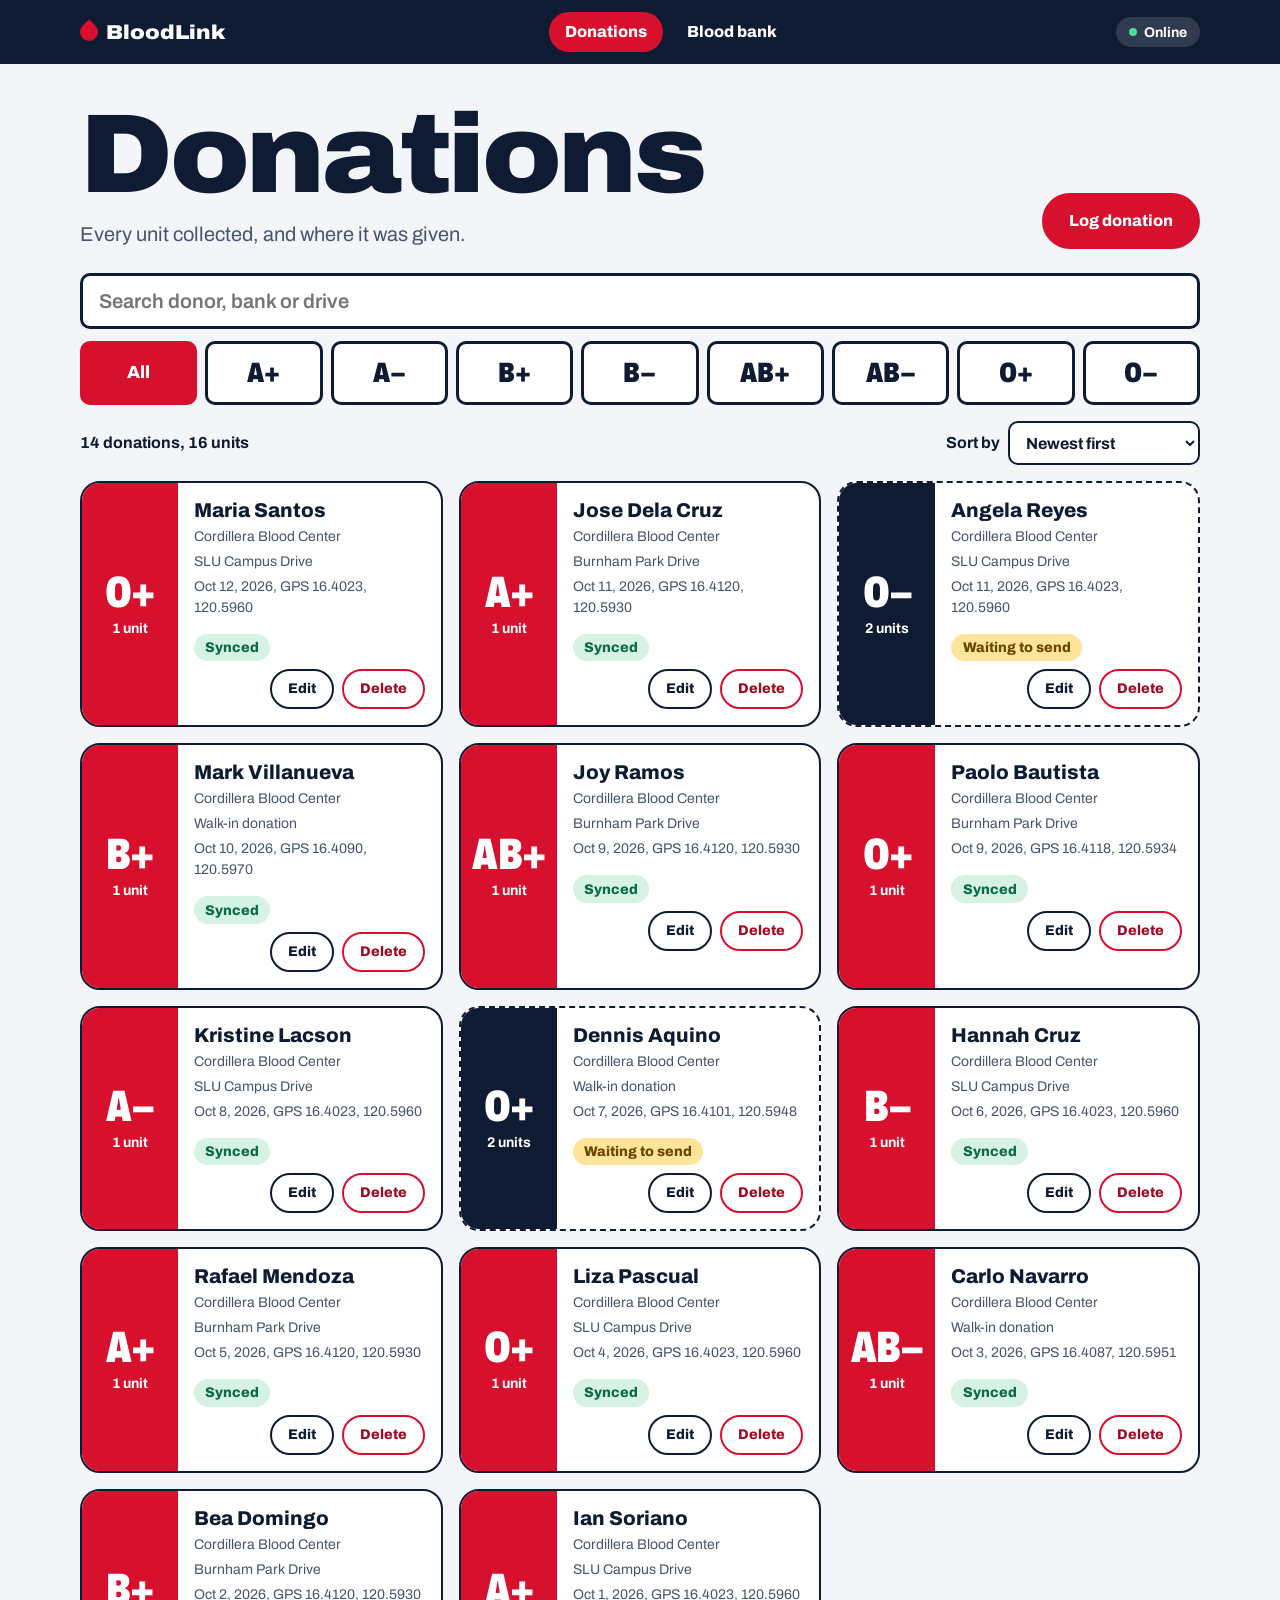
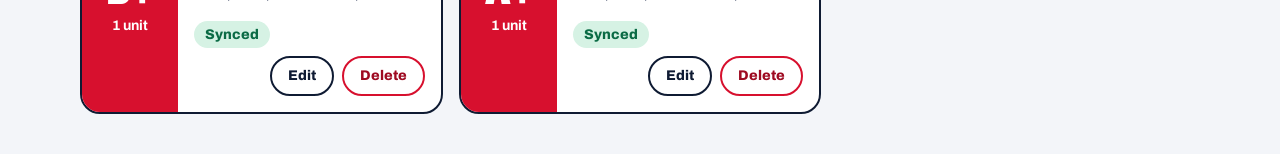
==== index.html @ 68c7c885 "F4-ever" ====
<!doctype html><html lang="en"><head>
    <meta charset="utf-8"><meta name="viewport" content="width=device-width,initial-scale=1">
    <link rel="stylesheet" href="css/style.css">
     <title>Donations | BloodLink</title></head><body>

<header class="top">
    <div class="top__bar">
        <a class="brand" href="index.html">
            <span class="brand__drop"></span>BloodLink</a>
<nav class="tabs" aria-label="Main">
    <a href="index.html" aria-current="page">Donations</a>
    <a href="bank.html">Blood bank</a></nav>

<span class="net" data-state="online" role="status">Online</span>
</div>
</header>

<main class="wrap">
<div class="head"><div>
    <h1 class="hero">Donations</h1>
    <p class="lede">Every unit collected, and where it was given.</p>
</div>

<a class="btn btn--primary fab" href="donation-form.html">Log donation</a>

</div>
<div class="search">
    <label class="sr" for="q">Search by donor, blood bank or drive</label>
    <input id="q" type="search" placeholder="Search donor, bank or drive" autocomplete="off">
</div>

<div class="types" id="types" role="group" aria-label="Filter by blood type">

</div>
<div class="bar">
    <p id="count" role="status">Loading</p>
<label class="sort">
    <span>Sort by</span>
    <select id="sort">
        <option value="donation_date:desc">Newest first</option>
        <option value="donation_date:asc">Oldest first</option>
        <option value="units:desc">Most units</option>
        <option value="donor_name:asc">Donor name, A to Z</option>
        <option value="blood_type:asc">Blood type</option>
    </select>
</label></div>

<section id="list" class="list" aria-live="polite"></section>
</main><script src="js/app.js"></script><script src="js/donations.js"></script></body></html>
---- css/style.css ----
/* BloodLink global styles (F4). Mobile-first: base = 360px, grows at 600 / 1000. */
@font-face{font-family:Archivo;src:url(../fonts/archivo-wdth.woff2) format("woff2");font-weight:100 900;font-stretch:62% 125%;font-display:swap}
:root{
  /* color */
  --ink:#0F1B33;--ink-2:#49536D;--paper:#F3F5F9;--card:#fff;--line:#D3D9E6;
  --blood:#D7102E;--blood-dk:#9E0A21;--plasma:#FFE1E5;
  --ok:#0B6B45;--ok-bg:#D6F2E4;--wait:#6B4600;--wait-bg:#FFE49A;
  /* type */
  --font:Archivo,system-ui,sans-serif;
  --t-sm:.875rem;--t-md:1rem;--t-lg:1.25rem;--t-xl:1.75rem;--t-hero:clamp(2.5rem,10.5vw,7rem);
  /* space, radius, layout */
  --s-1:.25rem;--s-2:.5rem;--s-3:.75rem;--s-4:1rem;--s-5:1.5rem;--s-6:2.5rem;
  --r-chip:10px;--r-card:20px;--r-pill:999px;--nav-h:64px;
}
*{box-sizing:border-box;margin:0}
body{font:400 var(--t-md)/1.5 var(--font);color:var(--ink);background:var(--paper);min-height:100dvh;padding-bottom:calc(var(--nav-h) + 96px)}
:focus-visible{outline:4px solid var(--blood);outline-offset:3px}
.sr{position:absolute;width:1px;height:1px;overflow:hidden;clip:rect(0 0 0 0)}

/* header + navigation (tabs sit at the bottom on phones, in the bar on desktop) */
.top{background:var(--ink);color:#fff;position:sticky;top:0;z-index:20}
.top :focus-visible{outline-color:#fff}
.top__bar{display:flex;align-items:center;justify-content:space-between;gap:var(--s-3);width:min(100% - 2rem,1120px);margin:auto;padding:var(--s-3) 0}
.brand{display:flex;align-items:center;gap:var(--s-2);font-weight:900;font-stretch:112%;font-size:var(--t-lg);color:#fff;text-decoration:none}
.brand__drop{width:18px;height:18px;background:var(--blood);border-radius:50% 0 50% 50%;transform:rotate(-45deg)}
.net{display:inline-flex;align-items:center;gap:.45rem;padding:.3rem .8rem;border-radius:var(--r-pill);background:rgba(255,255,255,.14);font-size:var(--t-sm);font-weight:700}
.net::before{content:"";width:.5rem;height:.5rem;border-radius:50%;background:#4ADE9B}
.net[data-state=offline]{background:var(--wait-bg);color:var(--wait)}
.net[data-state=offline]::before{background:var(--wait)}
.tabs{position:fixed;inset:auto 0 0;height:calc(var(--nav-h) + env(safe-area-inset-bottom,0px));padding-bottom:env(safe-area-inset-bottom,0px);display:grid;grid-template-columns:1fr 1fr;background:#fff;border-top:2px solid var(--ink)}
.tabs a{display:grid;place-items:center;color:var(--ink-2);font-weight:800;text-decoration:none}
.tabs a[aria-current=page]{color:var(--blood);box-shadow:inset 0 5px 0 var(--blood)}
.tabs :focus-visible{outline-offset:-6px}

/* page head */
.wrap{width:min(100% - 2rem,1120px);margin-inline:auto}
.head{display:flex;flex-wrap:wrap;align-items:flex-end;justify-content:space-between;gap:var(--s-4);margin:var(--s-6) 0 var(--s-5)}
.hero{font-size:var(--t-hero);font-weight:900;font-stretch:108%;line-height:.92;letter-spacing:-.03em}
.lede{margin-top:var(--s-3);max-width:36ch;color:var(--ink-2);font-size:var(--t-lg)}
.h2{margin:var(--s-6) 0 var(--s-4);font-size:var(--t-xl);font-weight:900;font-stretch:108%;letter-spacing:-.01em}

/* buttons, badges */
.btn{display:inline-flex;align-items:center;justify-content:center;min-height:48px;padding:0 var(--s-5);border:3px solid var(--ink);border-radius:var(--r-pill);background:#fff;color:var(--ink);font:800 var(--t-md)/1 var(--font);text-decoration:none;cursor:pointer}
.btn--primary{background:var(--blood);border-color:var(--blood);color:#fff}
.btn--danger{border-color:var(--blood);color:var(--blood-dk)}
.btn--sm{min-height:40px;padding:0 var(--s-4);border-width:2px;font-size:var(--t-sm)}
@media (hover:hover){.btn:hover{background:var(--ink);color:#fff}.btn--primary:hover{background:var(--blood-dk);border-color:var(--blood-dk)}.btn--danger:hover{background:var(--blood);color:#fff}}
.fab{position:fixed;right:var(--s-4);bottom:calc(var(--nav-h) + var(--s-4) + env(safe-area-inset-bottom,0px));min-height:56px;box-shadow:0 6px 0 var(--blood-dk);z-index:15}
.badge{display:inline-flex;align-items:center;padding:.2rem .7rem;border-radius:var(--r-pill);font-size:var(--t-sm);font-weight:800}
.badge--ok{background:var(--ok-bg);color:var(--ok)}
.badge--wait,.badge--urgent{background:var(--wait-bg);color:var(--wait)}
.badge--critical{background:var(--blood);color:#fff}
.badge--routine{box-shadow:inset 0 0 0 2px var(--ink)}

/* search, blood-type filter, sort */
.search input,.sort select{border:3px solid var(--ink);border-radius:var(--r-chip);background:#fff;color:var(--ink);font-family:var(--font)}
.search input{width:100%;height:56px;padding:0 var(--s-4);font-size:var(--t-lg);font-weight:600}
.types{display:grid;grid-template-columns:repeat(3,1fr);gap:var(--s-2);margin-top:var(--s-3)}
.type{height:64px;border:3px solid var(--ink);border-radius:var(--r-chip);background:#fff;color:var(--ink);font:900 1.75rem/1 var(--font);font-stretch:75%;cursor:pointer}
.type--all{font-size:1.1rem;font-stretch:100%;font-weight:800}
.type[aria-pressed=true]{background:var(--blood);border-color:var(--blood);color:#fff}
.bar{display:flex;flex-wrap:wrap;align-items:center;justify-content:space-between;gap:var(--s-3);margin-top:var(--s-4);font-weight:700}
.sort{display:flex;align-items:center;gap:var(--s-2)}
.sort select{height:44px;padding:0 var(--s-3);border-width:2px;font-size:var(--t-md);font-weight:700}

/* record card: used for donations and blood requests */
.list{display:grid;gap:var(--s-4);margin-top:var(--s-4)}
.rec{display:grid;grid-template-columns:96px 1fr;overflow:hidden;border:2px solid var(--ink);border-radius:var(--r-card);background:var(--card)}
.rec__type{display:flex;flex-direction:column;align-items:center;justify-content:center;gap:var(--s-1);padding:var(--s-3) var(--s-1);background:var(--blood);color:#fff;text-align:center}
.glyph{font-size:2.75rem;font-weight:900;font-stretch:70%;line-height:1;letter-spacing:-.02em}
.rec__units{font-size:var(--t-sm);font-weight:700}
.rec__body{display:flex;flex-direction:column;gap:var(--s-1);min-width:0;padding:var(--s-4)}
.rec h3{font-size:var(--t-lg);font-weight:800;line-height:1.15}
.rec p{color:var(--ink-2);font-size:var(--t-sm)}
.rec__foot{display:flex;flex-wrap:wrap;align-items:center;gap:var(--s-2);margin-top:var(--s-3)}
.rec__actions{display:flex;gap:var(--s-2);margin-left:auto}
.rec--wait{border-style:dashed}
.rec--wait .rec__type{background:var(--ink)}

/* blood bank: stock tiles + coverage meter */
.stock{display:grid;grid-template-columns:repeat(2,1fr);gap:var(--s-3)}
.tile{padding:var(--s-4);border:2px solid var(--ink);border-radius:var(--r-chip);background:#fff}
.tile .glyph{display:block;font-size:2rem}
.tile__n{display:block;margin-top:var(--s-2);font-size:3rem;font-weight:900;line-height:1}
.tile__l{font-size:var(--t-sm);font-weight:700}
.tile--low{background:var(--blood);border-color:var(--blood);color:#fff}
.meter{height:14px;margin-top:var(--s-2);overflow:hidden;border-radius:var(--r-pill);background:var(--line)}
.meter span{display:block;height:100%;width:calc(var(--p) * 100%);background:var(--ok);transform-origin:left;animation:fill .7s ease-out}
.meter--short span{background:var(--blood)}
@keyframes fill{from{transform:scaleX(0)}}

/* states */
.empty{grid-column:1/-1;padding:var(--s-6) var(--s-4);border:3px dashed var(--ink-2);border-radius:var(--r-card);text-align:center}
.empty h2{font-size:var(--t-xl);font-weight:900}
.empty p{margin:var(--s-2) auto var(--s-4);max-width:34ch;color:var(--ink-2)}
.sk{min-height:150px;border-color:var(--line);background:linear-gradient(100deg,var(--line) 30%,#E8ECF4 50%,var(--line) 70%) 0 0/200% 100%;animation:shine 1.2s linear infinite}
@keyframes shine{to{background-position:-200% 0}}
@media (prefers-reduced-motion:reduce){*{animation:none!important;transition:none!important}}

@media (min-width:600px){
  .types{grid-template-columns:repeat(9,1fr)}
  .stock{grid-template-columns:repeat(4,1fr)}
  .list{grid-template-columns:repeat(2,1fr)}
}
@media (min-width:1000px){
  body{padding-bottom:var(--s-6)}
  .tabs{position:static;display:flex;gap:var(--s-2);height:auto;padding:0;background:none;border:0}
  .tabs a{padding:var(--s-2) var(--s-4);border-radius:var(--r-pill);color:#fff;box-shadow:none!important}
  .tabs a[aria-current=page]{background:var(--blood);color:#fff}
  .fab{position:static;box-shadow:none}
  .list{grid-template-columns:repeat(3,1fr)}
}
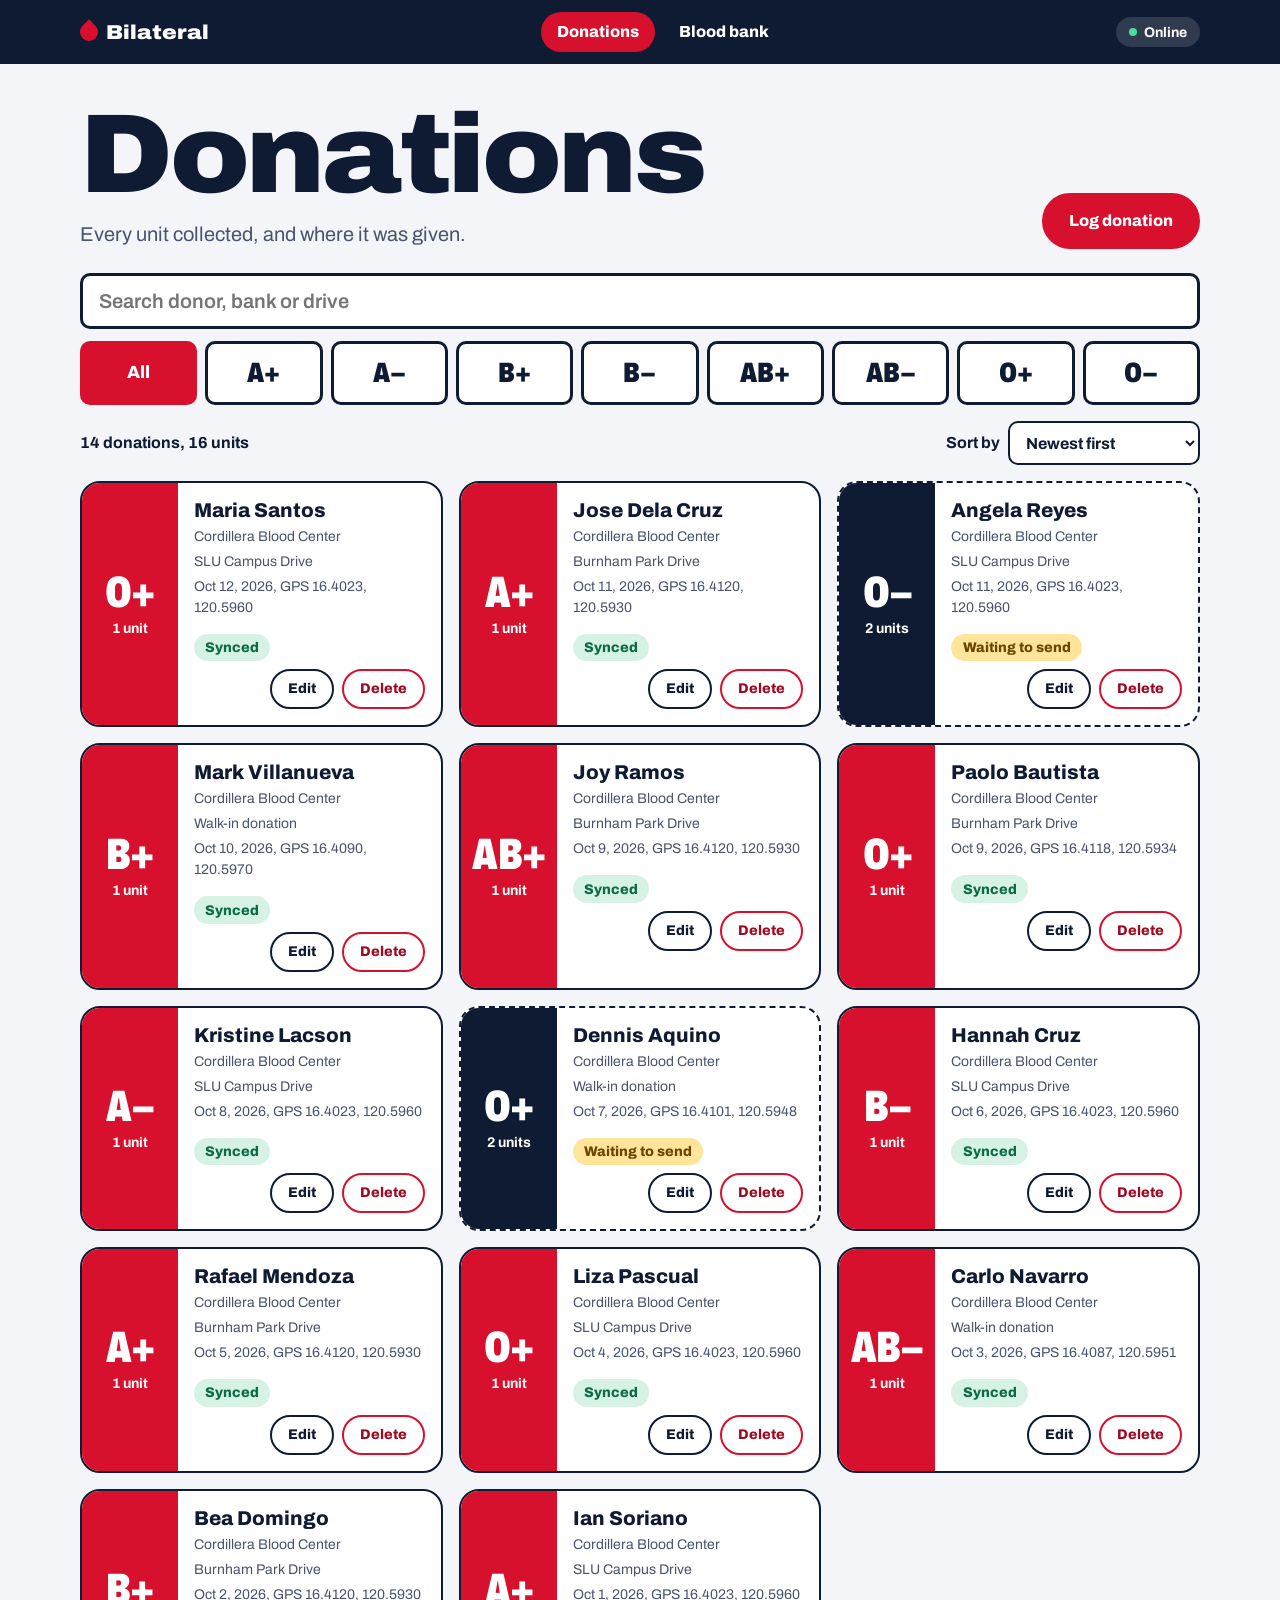
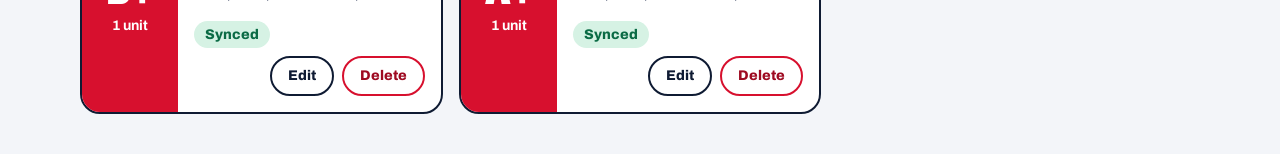
==== commit 92d2220f: "Change more Bloodlink to Bilateral" ====
--- a/index.html
+++ b/index.html
@@ -1,12 +1,12 @@
 <!doctype html><html lang="en"><head>
     <meta charset="utf-8"><meta name="viewport" content="width=device-width,initial-scale=1">
     <link rel="stylesheet" href="css/style.css">
-     <title>Donations | BloodLink</title></head><body>
+     <title>Donations | Bilateral</title></head><body>
 
 <header class="top">
     <div class="top__bar">
         <a class="brand" href="index.html">
-            <span class="brand__drop"></span>BloodLink</a>
+            <span class="brand__drop"></span>Bilateral</a>
 <nav class="tabs" aria-label="Main">
     <a href="index.html" aria-current="page">Donations</a>
     <a href="bank.html">Blood bank</a></nav>
